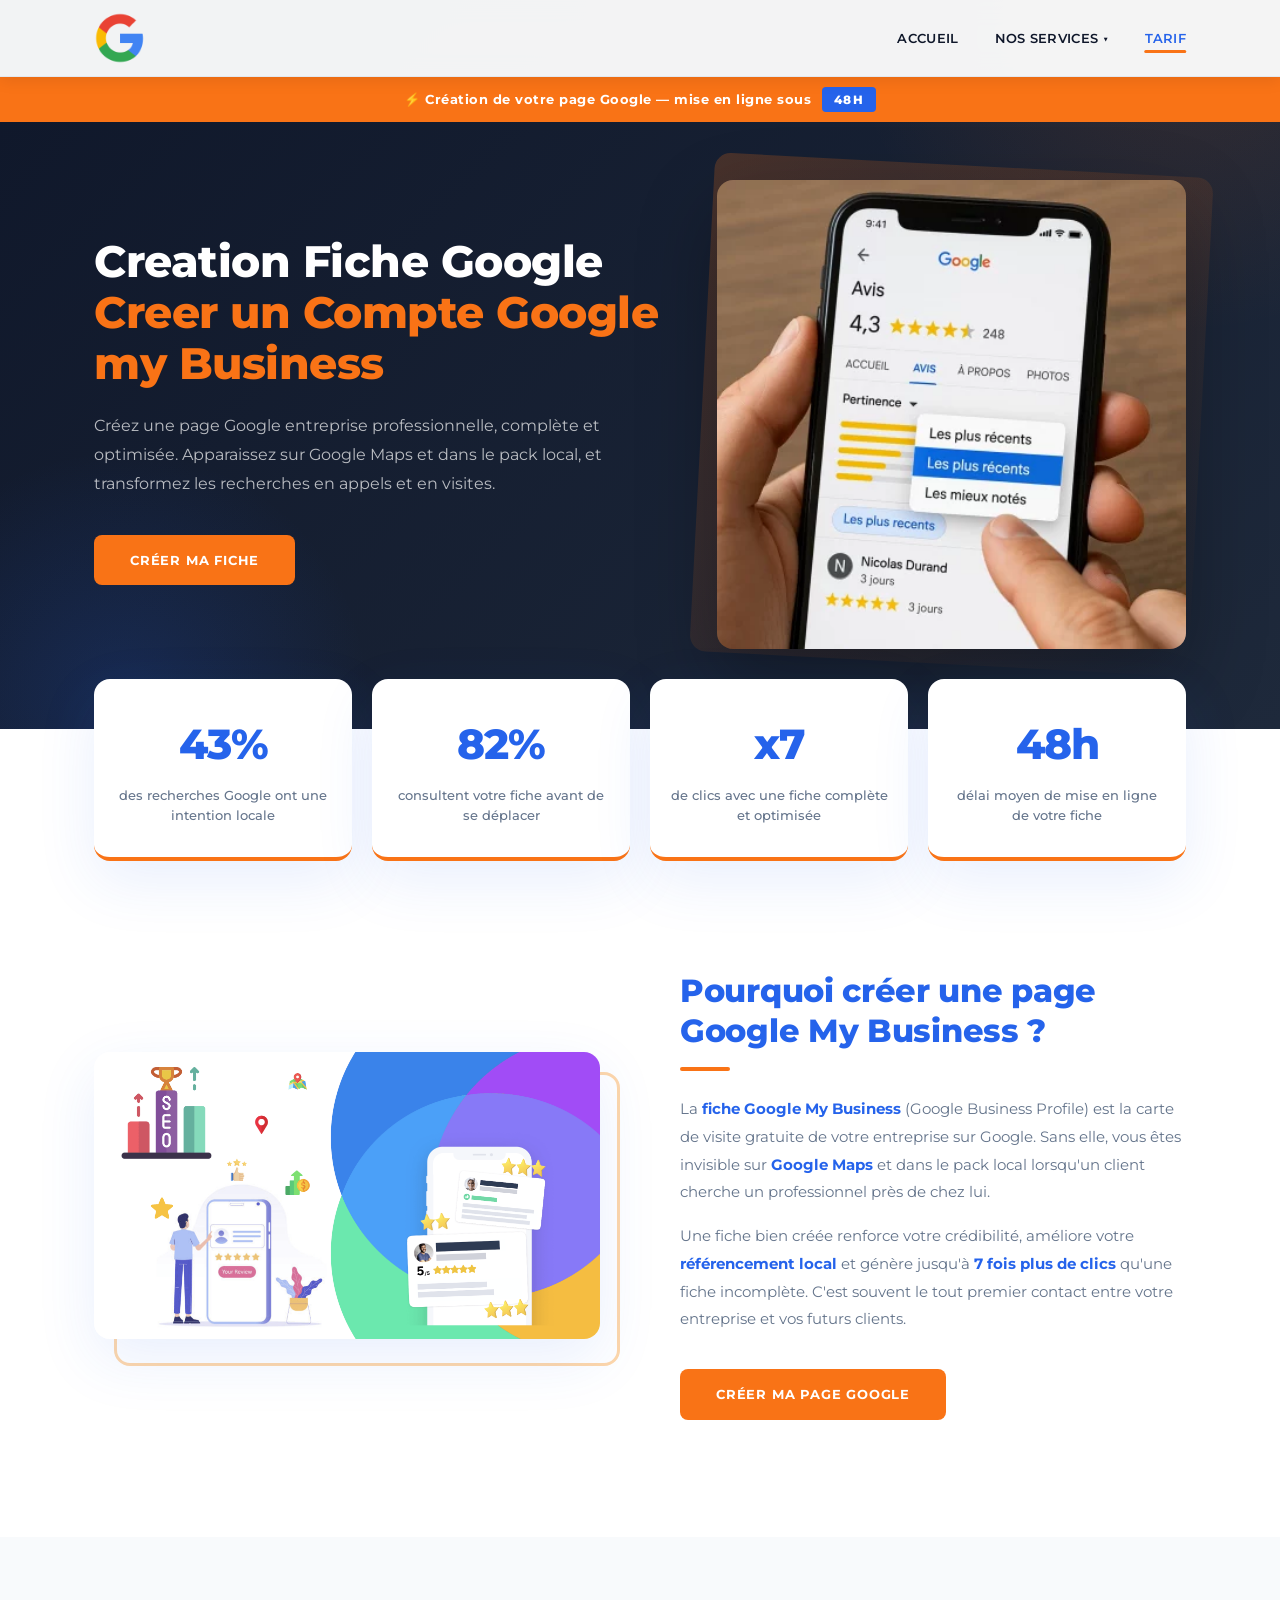
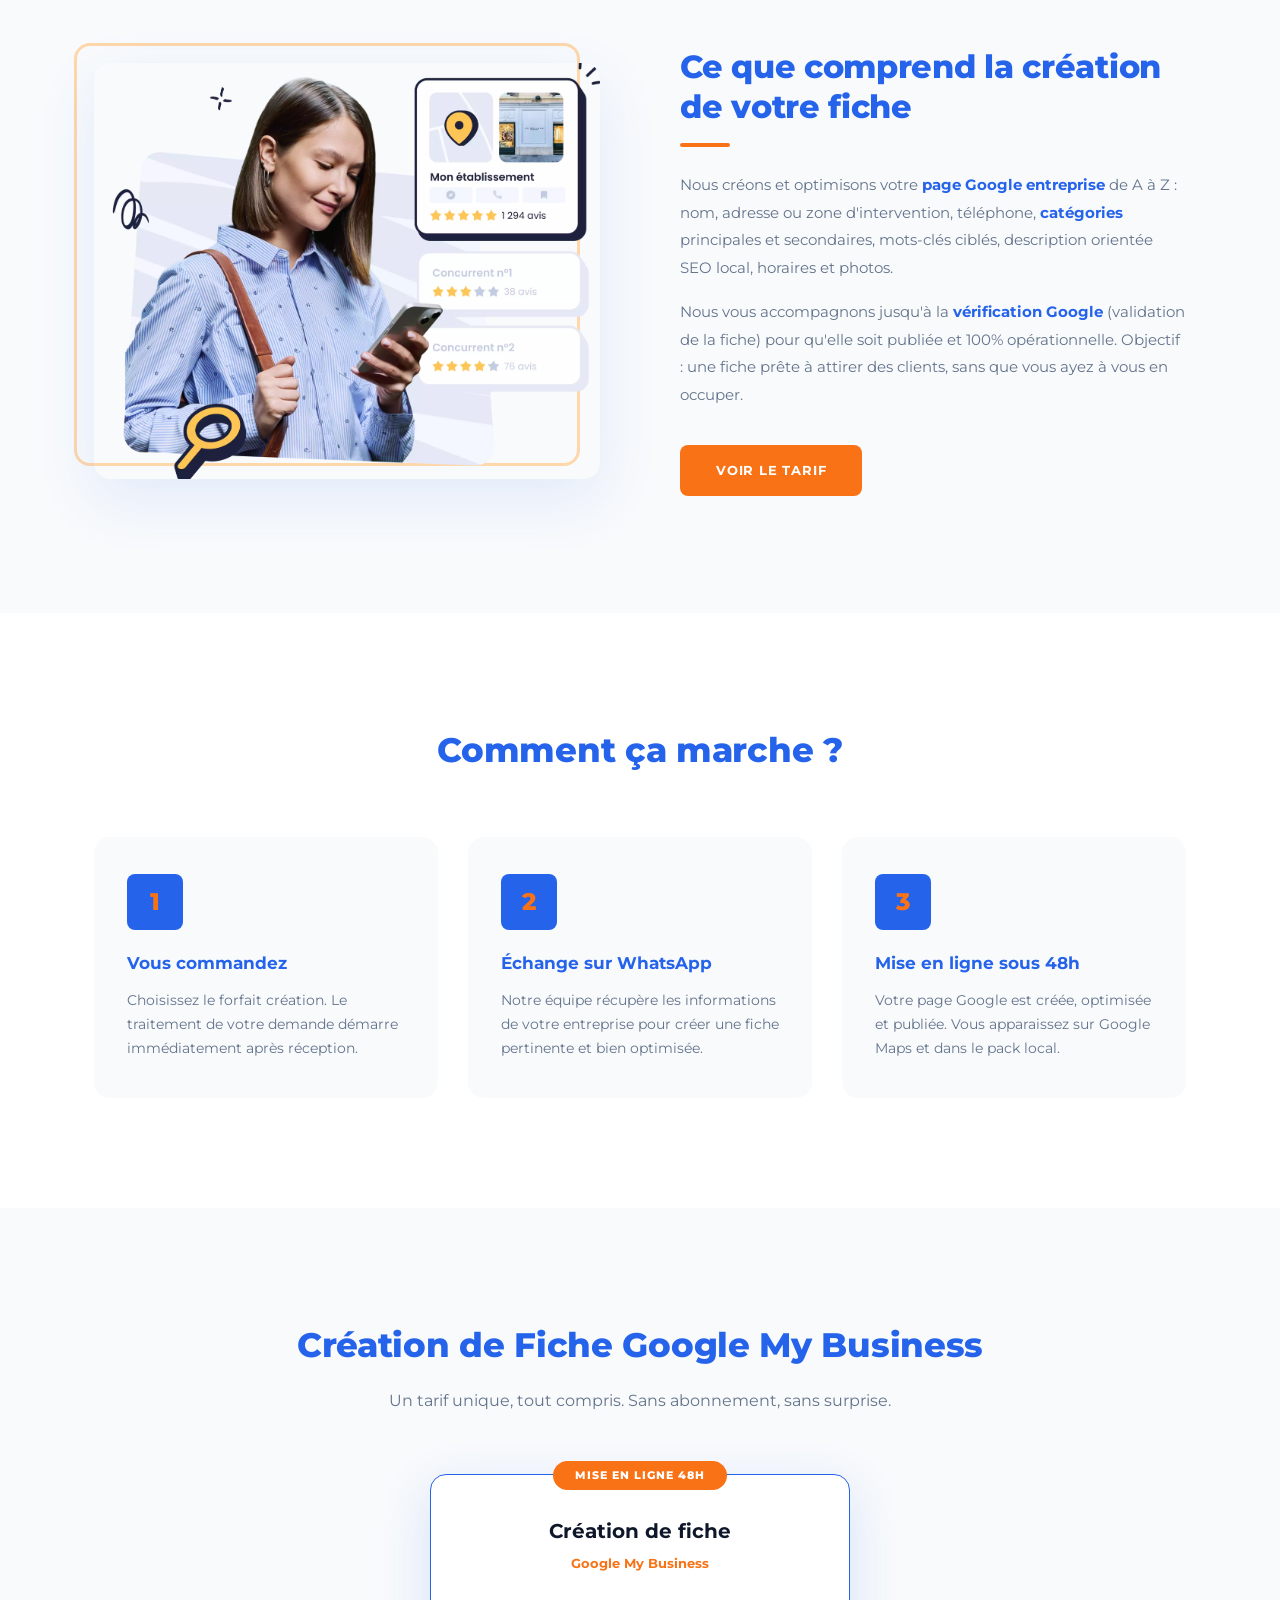
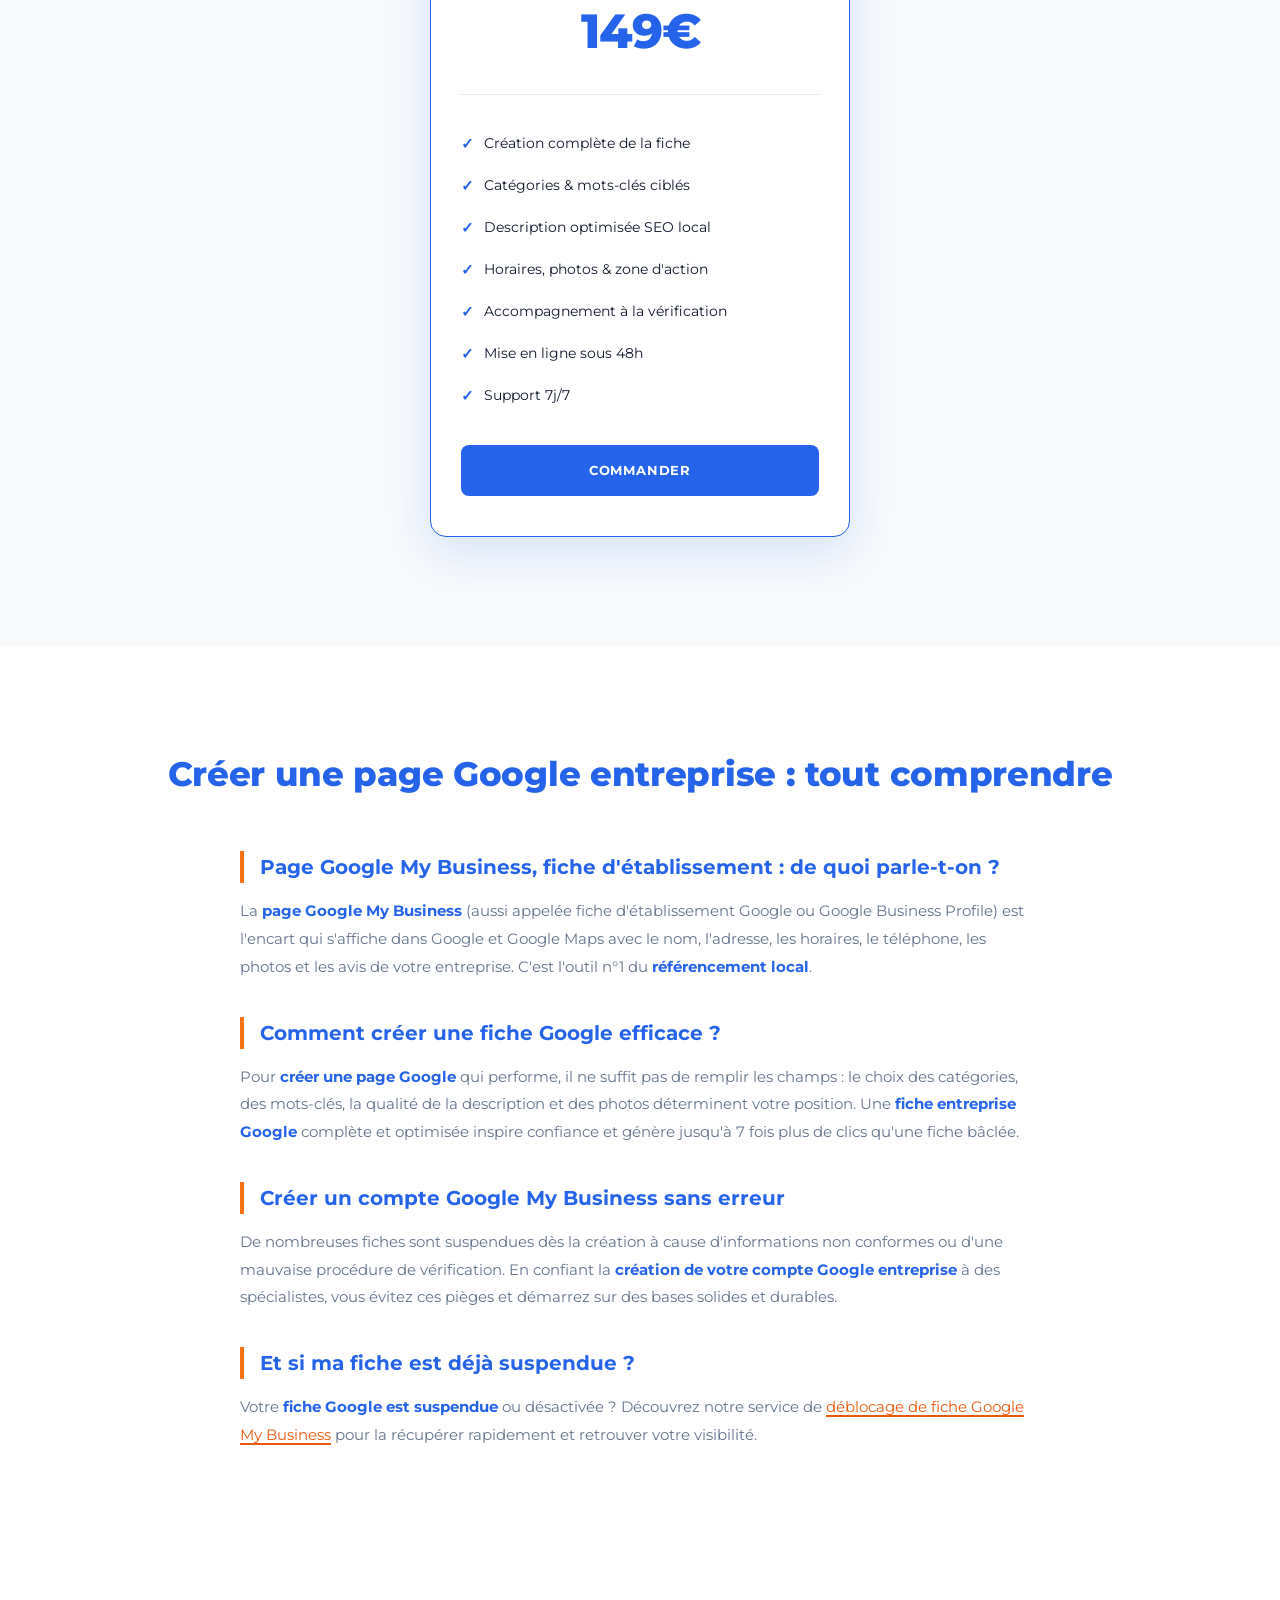
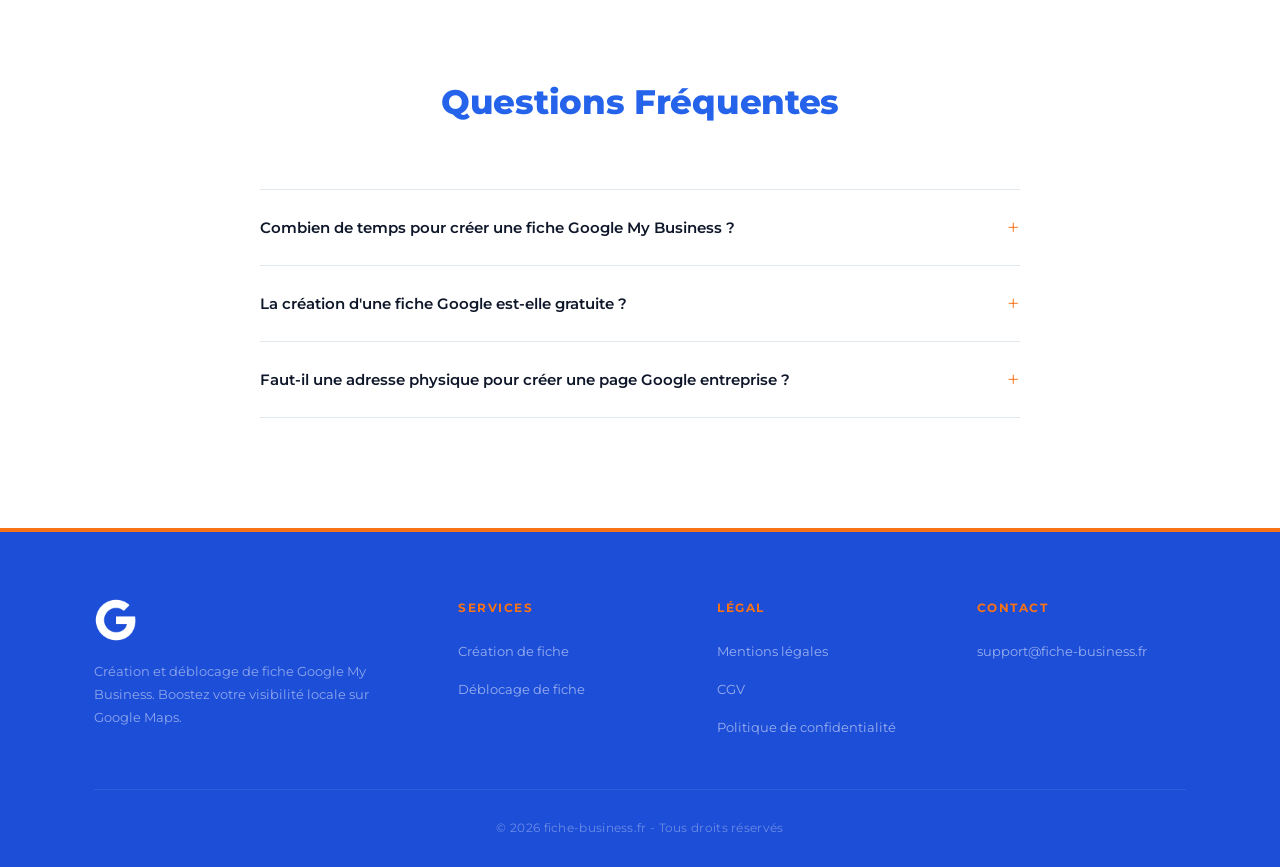
==== creation-fiche-google.html @ 530b26bf "Site fiche-business.fr : accueil + creation + deblocage" ====
<!DOCTYPE html>
<html lang="fr">
<head>
    <meta charset="UTF-8">
    <meta name="viewport" content="width=device-width, initial-scale=1.0">
    <meta name="robots" content="index, follow">
    <title>Creation Fiche Google - Creer un Compte Google my Business</title>
    <meta name="description" content="Création de fiche Google My Business par des experts dès 149€. Créez une page Google entreprise optimisée, visible sur Google Maps et le pack local. Mise en ligne sous 48h.">
    <link rel="canonical" href="https://fiche-business.fr/creation-fiche-google.html"/>
    <link rel="alternate" hreflang="fr-FR" href="https://fiche-business.fr/creation-fiche-google.html"/>
    <link rel="alternate" hreflang="x-default" href="https://fiche-business.fr/creation-fiche-google.html"/>
    <link rel="preconnect" href="https://fonts.googleapis.com">
    <link rel="preconnect" href="https://fonts.gstatic.com" crossorigin>
    <link href="https://fonts.googleapis.com/css2?family=Montserrat:wght@400;500;600;700;800&display=swap" rel="stylesheet">
    <link rel="stylesheet" href="styles.css">
    <link rel="icon" type="image/x-icon" href="/favicon.ico">
    <link rel="shortcut icon" href="/favicon.ico">
    <link rel="apple-touch-icon" type="image/png" sizes="96x96" href="./logo/apple-icon-96x96.png">
    <link rel="icon" type="image/png" sizes="32x32" href="./logo/android-icon-32x32.png">
    <link rel="icon" type="image/png" sizes="96x96" href="./logo/android-icon-96x96.png">
    <meta name="msapplication-TileColor" content="#ffffff">
    <meta name="msapplication-TileImage" content="./logo/ms-icon-96x96.png">

    <meta property="og:type" content="website">
    <meta property="og:url" content="https://fiche-business.fr/creation-fiche-google.html">
    <meta property="og:title" content="Creation Fiche Google - Creer un Compte Google my Business">
    <meta property="og:description" content="Création de fiche Google My Business par des experts dès 149€. Page Google entreprise optimisée, visible sur Google Maps.">
    <meta property="og:image" content="https://fiche-business.fr/fiche-google-my-business.webp">
    <meta property="og:locale" content="fr_FR">
    <meta property="og:site_name" content="fiche-business.fr">

    <meta name="twitter:card" content="summary_large_image">
    <meta name="twitter:title" content="Creation Fiche Google - Creer un Compte Google my Business">
    <meta name="twitter:description" content="Création de fiche Google My Business par des experts dès 149€. Page Google entreprise optimisée, visible sur Google Maps.">
    <meta name="twitter:image" content="https://fiche-business.fr/fiche-google-my-business.webp">

    <script type="application/ld+json">
    {
        "@context": "https://schema.org",
        "@graph": [
            {
                "@type": "Service",
                "name": "Création de fiche Google My Business",
                "serviceType": "Création de page Google entreprise",
                "url": "https://fiche-business.fr/creation-fiche-google.html",
                "image": "https://fiche-business.fr/fiche-google-my-business.webp",
                "description": "Création et optimisation complète de votre fiche Google My Business : informations, catégories, mots-clés, description SEO local, photos, horaires et mise en ligne sous 48h.",
                "provider": {
                    "@type": "Organization",
                    "name": "fiche-business.fr",
                    "url": "https://fiche-business.fr",
                    "email": "support@fiche-business.fr"
                },
                "areaServed": {
                    "@type": "Country",
                    "name": "France"
                },
                "offers": {
                    "@type": "Offer",
                    "price": "149",
                    "priceCurrency": "EUR",
                    "availability": "https://schema.org/InStock"
                },
                "hasOfferCatalog": {
                    "@type": "OfferCatalog",
                    "name": "Création de fiche Google",
                    "itemListElement": [
                        { "@type": "Offer", "itemOffered": { "@type": "Service", "name": "page google my business" } },
                        { "@type": "Offer", "itemOffered": { "@type": "Service", "name": "page google business" } },
                        { "@type": "Offer", "itemOffered": { "@type": "Service", "name": "fiche d établissement google" } },
                        { "@type": "Offer", "itemOffered": { "@type": "Service", "name": "fiche entreprise google" } },
                        { "@type": "Offer", "itemOffered": { "@type": "Service", "name": "creer une page google" } },
                        { "@type": "Offer", "itemOffered": { "@type": "Service", "name": "google my business créer un compte" } },
                        { "@type": "Offer", "itemOffered": { "@type": "Service", "name": "créer une page google entreprise" } },
                        { "@type": "Offer", "itemOffered": { "@type": "Service", "name": "creer page google pro" } },
                        { "@type": "Offer", "itemOffered": { "@type": "Service", "name": "créer page google entreprise" } },
                        { "@type": "Offer", "itemOffered": { "@type": "Service", "name": "créer une fiche google" } },
                        { "@type": "Offer", "itemOffered": { "@type": "Service", "name": "créer un compte google my business" } },
                        { "@type": "Offer", "itemOffered": { "@type": "Service", "name": "créer un compte google entreprise" } },
                        { "@type": "Offer", "itemOffered": { "@type": "Service", "name": "créer une page google my business" } },
                        { "@type": "Offer", "itemOffered": { "@type": "Service", "name": "creation fiche google" } },
                        { "@type": "Offer", "itemOffered": { "@type": "Service", "name": "créer une fiche d établissement google" } }
                    ]
                }
            },
            {
                "@type": "BreadcrumbList",
                "itemListElement": [
                    { "@type": "ListItem", "position": 1, "name": "Accueil", "item": "https://fiche-business.fr/" },
                    { "@type": "ListItem", "position": 2, "name": "Création de fiche Google My Business", "item": "https://fiche-business.fr/creation-fiche-google.html" }
                ]
            },
            {
                "@type": "FAQPage",
                "mainEntity": [
                    {
                        "@type": "Question",
                        "name": "Combien de temps pour créer une fiche Google My Business ?",
                        "acceptedAnswer": {
                            "@type": "Answer",
                            "text": "Une fois vos informations transmises, nous créons et optimisons votre fiche puis la mettons en ligne sous 48h. La validation finale par Google (vérification) peut prendre quelques jours supplémentaires selon votre activité."
                        }
                    },
                    {
                        "@type": "Question",
                        "name": "La création d'une fiche Google est-elle gratuite ?",
                        "acceptedAnswer": {
                            "@type": "Answer",
                            "text": "La fiche Google My Business est gratuite chez Google, mais sa création et son optimisation correctes (catégories, mots-clés, description, vérification) demandent du savoir-faire. Notre forfait à 149€ couvre la création complète et optimisée pour un maximum de visibilité."
                        }
                    },
                    {
                        "@type": "Question",
                        "name": "Faut-il une adresse physique pour créer une page Google entreprise ?",
                        "acceptedAnswer": {
                            "@type": "Answer",
                            "text": "Pas forcément. Une fiche peut être créée avec une adresse, ou en zone de chalandise (pour les professionnels qui se déplacent chez leurs clients). Nous vous conseillons sur le format le plus adapté à votre activité."
                        }
                    }
                ]
            }
        ]
    }
    </script>
</head>
<body>
    <header class="header">
        <div class="container">
            <a href="index.html" class="logo">
                <img src="icon-google.png" alt="fiche-business.fr - Création et déblocage de fiche Google My Business" title="fiche-business.fr" width="512" height="512" class="logo-img">
            </a>
            <nav class="nav">
                <ul class="nav-list">
                    <li><a href="index.html" class="nav-link">Accueil</a></li>
                    <li class="nav-item dropdown">
                        <a href="#" class="nav-link">Nos Services <span class="dropdown-arrow">▼</span></a>
                        <div class="dropdown-menu">
                            <a href="creation-fiche-google.html">Création de fiche</a>
                            <a href="fiche-google-suspendu.html">Déblocage de fiche</a>
                        </div>
                    </li>
                    <li><a href="#offre" class="nav-link active">Tarif</a></li>
                </ul>
            </nav>
            <button class="menu-toggle" aria-label="Menu">
                <span></span>
                <span></span>
                <span></span>
            </button>
        </div>
    </header>
    <div class="promo-bar">&#x26A1; Création de votre page Google &mdash; mise en ligne sous <span class="promo-code">48H</span></div>

    <section id="accueil" class="hero">
        <div class="container">
            <div class="hero-content">
                <h1>Creation Fiche Google<br><span class="highlight">Creer un Compte Google my Business</span></h1>
                <p class="hero-subtitle">Créez une page Google entreprise professionnelle, complète et optimisée. Apparaissez sur Google Maps et dans le pack local, et transformez les recherches en appels et en visites.</p>
                <a href="#offre" class="btn btn-primary" title="créer une fiche Google My Business">Créer ma fiche</a>
            </div>
            <div class="hero-image">
                <img src="fiche-google-my-business.webp" alt="Création d'une fiche Google My Business optimisée sur Google Maps" title="Créer une page Google My Business" width="900" height="600" class="hero-img" loading="eager">
            </div>
        </div>
    </section>

    <section class="stats">
        <div class="container">
            <div class="stat-card">
                <div class="stat-number" data-target="46" data-suffix="%">46%</div>
                <p>des recherches Google ont une intention locale</p>
            </div>
            <div class="stat-card">
                <div class="stat-number" data-target="88" data-suffix="%">88%</div>
                <p>consultent votre fiche avant de se déplacer</p>
            </div>
            <div class="stat-card">
                <div class="stat-number" data-target="0" data-static="x7">x7</div>
                <p>de clics avec une fiche complète et optimisée</p>
            </div>
            <div class="stat-card">
                <div class="stat-number" data-target="0" data-static="48h">48h</div>
                <p>délai moyen de mise en ligne de votre fiche</p>
            </div>
        </div>
    </section>

    <section id="pourquoi" class="credibility">
        <div class="container">
            <div class="credibility-image">
                <img src="acheter-avis-google.png" alt="Optimisation d'une page Google entreprise" title="Créer une page Google entreprise" width="964" height="421" class="credibility-img" loading="lazy">
            </div>
            <div class="credibility-content">
                <h2>Pourquoi créer une page Google My Business ?</h2>
                <p>La <strong>fiche Google My Business</strong> (Google Business Profile) est la carte de visite gratuite de votre entreprise sur Google. Sans elle, vous êtes invisible sur <strong>Google Maps</strong> et dans le pack local lorsqu'un client cherche un professionnel près de chez lui.</p>
                <p>Une fiche bien créée renforce votre crédibilité, améliore votre <strong>référencement local</strong> et génère jusqu'à <strong>7 fois plus de clics</strong> qu'une fiche incomplète. C'est souvent le tout premier contact entre votre entreprise et vos futurs clients.</p>
                <a href="#offre" class="btn btn-primary" title="créer une page Google entreprise">Créer ma page Google</a>
            </div>
        </div>
    </section>

    <section id="inclus" class="credibility credibility-reverse">
        <div class="container">
            <div class="credibility-content">
                <h2>Ce que comprend la création de votre fiche</h2>
                <p>Nous créons et optimisons votre <strong>page Google entreprise</strong> de A à Z : nom, adresse ou zone d'intervention, téléphone, <strong>catégories</strong> principales et secondaires, mots-clés ciblés, description orientée SEO local, horaires et photos.</p>
                <p>Nous vous accompagnons jusqu'à la <strong>vérification Google</strong> (validation de la fiche) pour qu'elle soit publiée et 100% opérationnelle. Objectif : une fiche prête à attirer des clients, sans que vous ayez à vous en occuper.</p>
                <a href="#offre" class="btn btn-primary" title="création fiche google complète">Voir le tarif</a>
            </div>
            <div class="credibility-image">
                <img src="avis-google-entreprise.webp" alt="Fiche d'établissement Google complète et optimisée" title="Fiche d'établissement Google" width="601" height="791" class="credibility-img" loading="lazy">
            </div>
        </div>
    </section>

    <section class="how-it-works">
        <div class="container">
            <h2 class="section-title">Comment ça marche ?</h2>
            <div class="steps">
                <div class="step">
                    <div class="step-icon">
                        <span>1</span>
                    </div>
                    <h3>Vous commandez</h3>
                    <p>Choisissez le forfait création. Le traitement de votre demande démarre immédiatement après réception.</p>
                </div>
                <div class="step">
                    <div class="step-icon">
                        <span>2</span>
                    </div>
                    <h3>Échange sur WhatsApp</h3>
                    <p>Notre équipe récupère les informations de votre entreprise pour créer une fiche pertinente et bien optimisée.</p>
                </div>
                <div class="step">
                    <div class="step-icon">
                        <span>3</span>
                    </div>
                    <h3>Mise en ligne sous 48h</h3>
                    <p>Votre page Google est créée, optimisée et publiée. Vous apparaissez sur Google Maps et dans le pack local.</p>
                </div>
            </div>
        </div>
    </section>

    <section id="offre" class="pricing">
        <div class="container">
            <h2 class="section-title">Création de Fiche Google My Business</h2>
            <p class="section-subtitle">Un tarif unique, tout compris. Sans abonnement, sans surprise.</p>
            <div class="pricing-cards" style="grid-template-columns: 1fr; max-width: 420px; margin: 0 auto;">
                <div class="pricing-card featured">
                    <div class="pricing-badge">Mise en ligne 48h</div>
                    <div class="pricing-header">
                        <h3>Création de fiche</h3>
                        <div class="pricing-bonus">Google My Business</div>
                    </div>
                    <div class="pricing-price">
                        <span class="price">149€</span>
                    </div>
                    <ul class="pricing-features">
                        <li><span class="check">✓</span> Création complète de la fiche</li>
                        <li><span class="check">✓</span> Catégories &amp; mots-clés ciblés</li>
                        <li><span class="check">✓</span> Description optimisée SEO local</li>
                        <li><span class="check">✓</span> Horaires, photos &amp; zone d'action</li>
                        <li><span class="check">✓</span> Accompagnement à la vérification</li>
                        <li><span class="check">✓</span> Mise en ligne sous 48h</li>
                        <li><span class="check">✓</span> Support 7j/7</li>
                    </ul>
                    <a href="mailto:support@fiche-business.fr?subject=Création%20de%20fiche%20Google%20My%20Business" class="btn btn-primary" title="commander la création de fiche Google">Commander</a>
                </div>
            </div>
        </div>
    </section>

    <section class="seo-content">
        <div class="container">
            <h2 class="section-title">Créer une page Google entreprise : tout comprendre</h2>
            <div class="seo-text">
                <h3>Page Google My Business, fiche d'établissement : de quoi parle-t-on ?</h3>
                <p>La <strong>page Google My Business</strong> (aussi appelée fiche d'établissement Google ou Google Business Profile) est l'encart qui s'affiche dans Google et Google Maps avec le nom, l'adresse, les horaires, le téléphone, les photos et les avis de votre entreprise. C'est l'outil n°1 du <strong>référencement local</strong>.</p>

                <h3>Comment créer une fiche Google efficace ?</h3>
                <p>Pour <strong>créer une page Google</strong> qui performe, il ne suffit pas de remplir les champs : le choix des catégories, des mots-clés, la qualité de la description et des photos déterminent votre position. Une <strong>fiche entreprise Google</strong> complète et optimisée inspire confiance et génère jusqu'à 7 fois plus de clics qu'une fiche bâclée.</p>

                <h3>Créer un compte Google My Business sans erreur</h3>
                <p>De nombreuses fiches sont suspendues dès la création à cause d'informations non conformes ou d'une mauvaise procédure de vérification. En confiant la <strong>création de votre compte Google entreprise</strong> à des spécialistes, vous évitez ces pièges et démarrez sur des bases solides et durables.</p>

                <h3>Et si ma fiche est déjà suspendue ?</h3>
                <p>Votre <strong>fiche Google est suspendue</strong> ou désactivée ? Découvrez notre service de <a href="fiche-google-suspendu.html">déblocage de fiche Google My Business</a> pour la récupérer rapidement et retrouver votre visibilité.</p>
            </div>
        </div>
    </section>

    <section class="faq">
        <div class="container">
            <h2 class="section-title">Questions Fréquentes</h2>
            <div class="faq-list">
                <div class="faq-item">
                    <button class="faq-question">
                        <span>Combien de temps pour créer une fiche Google My Business ?</span>
                        <span class="faq-icon">+</span>
                    </button>
                    <div class="faq-answer">
                        <p>Une fois vos informations transmises, nous créons et optimisons votre fiche puis la mettons en ligne sous 48h. La validation finale par Google (vérification) peut prendre quelques jours supplémentaires selon votre activité.</p>
                    </div>
                </div>
                <div class="faq-item">
                    <button class="faq-question">
                        <span>La création d'une fiche Google est-elle gratuite ?</span>
                        <span class="faq-icon">+</span>
                    </button>
                    <div class="faq-answer">
                        <p>La fiche Google My Business est gratuite chez Google, mais sa création et son optimisation correctes (catégories, mots-clés, description, vérification) demandent du savoir-faire. Notre forfait à 149€ couvre la création complète et optimisée pour un maximum de visibilité.</p>
                    </div>
                </div>
                <div class="faq-item">
                    <button class="faq-question">
                        <span>Faut-il une adresse physique pour créer une page Google entreprise ?</span>
                        <span class="faq-icon">+</span>
                    </button>
                    <div class="faq-answer">
                        <p>Pas forcément. Une fiche peut être créée avec une adresse, ou en zone de chalandise (pour les professionnels qui se déplacent chez leurs clients). Nous vous conseillons sur le format le plus adapté à votre activité.</p>
                    </div>
                </div>
            </div>
        </div>
    </section>

    <footer class="footer">
        <div class="container">
            <div class="footer-content">
                <div class="footer-brand">
                    <a href="index.html" class="logo">
                        <img src="icon-google.png" alt="fiche-business.fr - Logo" title="fiche-business.fr" width="512" height="512" class="logo-img">
                    </a>
                    <p>Création et déblocage de fiche Google My Business. Boostez votre visibilité locale sur Google Maps.</p>
                </div>
                <div class="footer-links">
                    <h4>Services</h4>
                    <ul>
                        <li><a href="creation-fiche-google.html">Création de fiche</a></li>
                        <li><a href="fiche-google-suspendu.html">Déblocage de fiche</a></li>
                    </ul>
                </div>
                <div class="footer-links">
                    <h4>Légal</h4>
                    <ul>
                        <li><a href="#">Mentions légales</a></li>
                        <li><a href="#">CGV</a></li>
                        <li><a href="#">Politique de confidentialité</a></li>
                    </ul>
                </div>
                <div class="footer-links">
                    <h4>Contact</h4>
                    <ul>
                        <li><a href="mailto:support@fiche-business.fr">support@fiche-business.fr</a></li>
                    </ul>
                </div>
            </div>
            <div class="footer-bottom">
                <p>&copy; 2026 fiche-business.fr - Tous droits réservés</p>
            </div>
        </div>
    </footer>


    <script>
        document.addEventListener('DOMContentLoaded', function() {

            const menuToggle = document.querySelector('.menu-toggle');
            const nav = document.querySelector('.nav');

            if (menuToggle && nav) {
                menuToggle.addEventListener('click', function() {
                    nav.classList.toggle('active');
                    menuToggle.classList.toggle('active');
                });

                const navLinks = document.querySelectorAll('.nav-link:not(.nav-item.dropdown > .nav-link)');
                navLinks.forEach(link => {
                    link.addEventListener('click', function() {
                        nav.classList.remove('active');
                        menuToggle.classList.remove('active');
                    });
                });
            }

            const dropdowns = document.querySelectorAll('.nav-item.dropdown');
            dropdowns.forEach(dropdown => {
                const dropdownLink = dropdown.querySelector('.nav-link');
                dropdownLink.addEventListener('click', function(e) {
                    if (window.innerWidth <= 768) {
                        e.preventDefault();
                        dropdown.classList.toggle('active');
                    }
                });
            });

            const dropdownMenuLinks = document.querySelectorAll('.dropdown-menu a');
            dropdownMenuLinks.forEach(link => {
                link.addEventListener('click', function() {
                    if (window.innerWidth <= 768) {
                        const nav = document.querySelector('.nav');
                        const menuToggle = document.querySelector('.menu-toggle');
                        nav.classList.remove('active');
                        menuToggle.classList.remove('active');
                        document.querySelectorAll('.nav-item.dropdown').forEach(d => d.classList.remove('active'));
                    }
                });
            });

            const anchorLinks = document.querySelectorAll('a[href^="#"]');

            anchorLinks.forEach(link => {
                link.addEventListener('click', function(e) {
                    const targetId = this.getAttribute('href');
                    if (targetId === '#') return;
                    const targetElement = document.querySelector(targetId);

                    if (targetElement) {
                        e.preventDefault();
                        const headerHeight = document.querySelector('.header').offsetHeight;
                        const targetPosition = targetElement.offsetTop - headerHeight;

                        window.scrollTo({
                            top: targetPosition,
                            behavior: 'smooth'
                        });
                    }
                });
            });

            const faqItems = document.querySelectorAll('.faq-item');

            faqItems.forEach(item => {
                const question = item.querySelector('.faq-question');

                question.addEventListener('click', function() {
                    faqItems.forEach(otherItem => {
                        if (otherItem !== item && otherItem.classList.contains('active')) {
                            otherItem.classList.remove('active');
                        }
                    });

                    item.classList.toggle('active');
                });
            });

            const header = document.querySelector('.header');

            function updateHeader() {
                if (window.scrollY > 50) {
                    header.style.boxShadow = '0 4px 20px rgba(0, 0, 0, 0.1)';
                } else {
                    header.style.boxShadow = '0 4px 15px rgba(0, 0, 0, 0.08)';
                }
            }

            window.addEventListener('scroll', updateHeader);

            const animateElements = document.querySelectorAll('.stat-card, .step, .pricing-card, .faq-item');

            const observerOptions = {
                threshold: 0.1,
                rootMargin: '0px 0px -50px 0px'
            };

            const observer = new IntersectionObserver(function(entries) {
                entries.forEach(entry => {
                    if (entry.isIntersecting) {
                        entry.target.style.opacity = '1';
                        entry.target.style.transform = 'translateY(0)';
                    }
                });
            }, observerOptions);

            animateElements.forEach(element => {
                element.style.opacity = '0';
                element.style.transform = 'translateY(30px)';
                element.style.transition = 'opacity 0.6s ease, transform 0.6s ease';
                observer.observe(element);
            });

            const statNumbers = document.querySelectorAll('.stat-number');
            let animated = false;

            function animateCounters() {
                if (animated) return;

                statNumbers.forEach(stat => {
                    const staticText = stat.getAttribute('data-static');
                    if (staticText) {
                        stat.textContent = staticText;
                        return;
                    }
                    const target = parseInt(stat.getAttribute('data-target') || stat.textContent);
                    const suffix = stat.getAttribute('data-suffix') || '%';
                    if (isNaN(target) || target <= 0) return;
                    let current = 0;
                    const increment = target / 50;
                    const duration = 2000;
                    const stepTime = duration / 50;

                    const counter = setInterval(() => {
                        current += increment;
                        if (current >= target) {
                            stat.textContent = target + suffix;
                            clearInterval(counter);
                        } else {
                            stat.textContent = Math.floor(current) + suffix;
                        }
                    }, stepTime);
                });

                animated = true;
            }

            const statsSection = document.querySelector('.stats');
            if (statsSection) {
                const statsObserver = new IntersectionObserver((entries) => {
                    entries.forEach(entry => {
                        if (entry.isIntersecting) {
                            animateCounters();
                        }
                    });
                }, { threshold: 0.5 });

                statsObserver.observe(statsSection);
            }

        });
    </script>
</body>
</html>
---- styles.css ----
:root {
    --primary: #2563EB;
    --primary-dark: #1D4ED8;
    --primary-light: #3B82F6;
    --accent: #F97316;
    --accent-dark: #EA580C;
    --accent-light: #FED7AA;
    --dark: #0F172A;
    --light: #F8FAFC;
    --white: #ffffff;
    --gray: #64748B;
    --gray-light: #E2E8F0;
    --shadow: 0 20px 60px rgba(37, 99, 235, 0.10);
    --shadow-sm: 0 2px 12px rgba(15, 23, 42, 0.06);
    --shadow-accent: 0 8px 30px rgba(249, 115, 22, 0.28);
    --radius: 8px;
    --radius-lg: 16px;
    --transition: all 0.35s cubic-bezier(0.25, 0.46, 0.45, 0.94);
}

*, *::before, *::after {
    margin: 0;
    padding: 0;
    box-sizing: border-box;
}

html {
    scroll-behavior: smooth;
}

body {
    font-family: 'Montserrat', sans-serif;
    font-size: 15px;
    line-height: 1.6;
    color: var(--dark);
    background: var(--white);
    overflow-x: hidden;
}

a {
    text-decoration: none;
    color: inherit;
    transition: var(--transition);
}

ul {
    list-style: none;
}

img {
    max-width: 100%;
    height: auto;
}

.container {
    width: 100%;
    max-width: 1140px;
    margin: 0 auto;
    padding: 0 24px;
}

/* ===================== BOUTONS ===================== */

.btn {
    display: inline-block;
    padding: 15px 36px;
    font-family: 'Montserrat', sans-serif;
    font-size: 13px;
    font-weight: 700;
    letter-spacing: 0.8px;
    text-transform: uppercase;
    border-radius: var(--radius);
    cursor: pointer;
    transition: var(--transition);
    border: none;
    text-align: center;
    position: relative;
    overflow: hidden;
}

.btn-primary {
    background: var(--accent);
    color: var(--white);
}

.btn-primary::after {
    content: '';
    position: absolute;
    top: 0;
    left: -100%;
    width: 100%;
    height: 100%;
    background: linear-gradient(90deg, transparent, rgba(255,255,255,0.25), transparent);
    transition: left 0.5s ease;
}

.btn-primary:hover::after {
    left: 100%;
}

.btn-primary:hover {
    background: var(--accent-dark);
    transform: translateY(-2px);
    box-shadow: var(--shadow-accent);
}

.btn-outline {
    background: transparent;
    color: var(--primary);
    border: 2px solid var(--primary);
}

.btn-outline:hover {
    background: var(--primary);
    color: var(--white);
    transform: translateY(-2px);
}

.btn-full {
    width: 100%;
}

/* ===================== HEADER ===================== */

.header {
    position: fixed;
    top: 0;
    left: 0;
    right: 0;
    z-index: 1000;
    background: rgba(255, 255, 255, 0.95);
    backdrop-filter: blur(12px);
    -webkit-backdrop-filter: blur(12px);
    padding: 12px 0;
    border-bottom: 1px solid var(--gray-light);
}

.header .container {
    display: flex;
    align-items: center;
    justify-content: space-between;
}

.logo {
    display: flex;
    align-items: center;
}

.logo-img {
    height: 52px;
    width: auto;
}

.logo-market {
    color: var(--dark);
}

.logo-web {
    color: var(--primary);
}

.nav-list {
    display: flex;
    gap: 36px;
    align-items: center;
}

.nav-link {
    font-weight: 600;
    font-size: 13px;
    letter-spacing: 0.3px;
    text-transform: uppercase;
    color: var(--dark);
    position: relative;
    padding: 8px 0;
    display: flex;
    align-items: center;
    line-height: 1;
}

.nav-link::after {
    content: '';
    position: absolute;
    bottom: 0;
    left: 50%;
    transform: translateX(-50%);
    width: 0;
    height: 3px;
    background: var(--accent);
    border-radius: 2px;
    transition: var(--transition);
}

.nav-link:hover::after,
.nav-link.active::after {
    width: 100%;
}

.nav-link:hover,
.nav-link.active {
    color: var(--primary);
}

.nav-item {
    position: relative;
}

.nav-item.dropdown > .nav-link {
    display: flex;
    align-items: center;
    gap: 5px;
}

.nav-item.dropdown > .nav-link::before {
    content: '';
    position: absolute;
    bottom: -15px;
    left: 0;
    right: 0;
    height: 20px;
}

.dropdown-arrow {
    font-size: 9px;
    transition: var(--transition);
}

.nav-item.dropdown:hover .dropdown-arrow {
    transform: rotate(180deg);
}

.dropdown-menu {
    position: absolute;
    top: 100%;
    left: 50%;
    transform: translateX(-50%);
    min-width: 220px;
    background: var(--white);
    border-radius: var(--radius);
    box-shadow: 0 15px 50px rgba(15, 23, 42, 0.10);
    border: 1px solid var(--gray-light);
    padding: 8px;
    opacity: 0;
    visibility: hidden;
    transition: var(--transition);
    margin-top: 15px;
    z-index: 100;
}

.dropdown-menu::before {
    content: '';
    position: absolute;
    top: -6px;
    left: 50%;
    transform: translateX(-50%) rotate(45deg);
    width: 12px;
    height: 12px;
    background: var(--white);
    border-left: 1px solid var(--gray-light);
    border-top: 1px solid var(--gray-light);
}

.nav-item.dropdown:hover .dropdown-menu {
    opacity: 1;
    visibility: visible;
    margin-top: 10px;
}

.dropdown-menu a {
    display: block;
    padding: 11px 16px;
    font-weight: 500;
    font-size: 13px;
    color: var(--dark);
    border-radius: 6px;
    transition: var(--transition);
}

.dropdown-menu a:hover {
    background: var(--light);
    color: var(--accent-dark);
    padding-left: 20px;
}

.menu-toggle {
    display: none;
    flex-direction: column;
    gap: 6px;
    background: none;
    border: none;
    cursor: pointer;
    padding: 5px;
}

.menu-toggle span {
    display: block;
    width: 22px;
    height: 2px;
    background: var(--primary);
    border-radius: 2px;
    transition: var(--transition);
}

/* ===================== HERO ===================== */

.hero {
    padding: 180px 0 80px;
    background: linear-gradient(135deg, var(--dark) 0%, #1E293B 100%);
    overflow: hidden;
    position: relative;
}

.hero::before {
    content: '';
    position: absolute;
    top: -50%;
    right: -20%;
    width: 700px;
    height: 700px;
    background: radial-gradient(circle, rgba(249, 115, 22, 0.14) 0%, transparent 70%);
    border-radius: 50%;
    pointer-events: none;
}

.hero::after {
    content: '';
    position: absolute;
    bottom: -30%;
    left: -10%;
    width: 500px;
    height: 500px;
    background: radial-gradient(circle, rgba(37, 99, 235, 0.18) 0%, transparent 70%);
    border-radius: 50%;
    pointer-events: none;
}

.hero .container {
    display: grid;
    grid-template-columns: 1.1fr 0.9fr;
    gap: 50px;
    align-items: center;
    position: relative;
    z-index: 1;
}

.hero-content h1 {
    font-size: 44px;
    font-weight: 800;
    line-height: 1.15;
    margin-bottom: 24px;
    color: var(--white);
    letter-spacing: -0.5px;
}

.hero-content .highlight {
    color: var(--accent);
}

.hero-subtitle {
    font-size: 16px;
    color: rgba(255, 255, 255, 0.7);
    margin-bottom: 36px;
    line-height: 1.8;
}

.hero-image {
    position: relative;
    display: flex;
    justify-content: center;
    align-items: center;
}

.hero-image::before {
    content: '';
    position: absolute;
    inset: -15px;
    background: linear-gradient(135deg, rgba(249, 115, 22, 0.22), transparent);
    border-radius: var(--radius-lg);
    transform: rotate(3deg);
}

.hero-img {
    max-width: 100%;
    height: auto;
    border-radius: var(--radius-lg);
    position: relative;
    z-index: 1;
    box-shadow: 0 30px 80px rgba(0, 0, 0, 0.3);
    animation: heroFloat 4s ease-in-out infinite;
}

@keyframes heroFloat {
    0%, 100% { transform: translateY(0) rotate(0deg); }
    50% { transform: translateY(-8px) rotate(0.5deg); }
}

/* ===================== PROMO BAR ===================== */

.promo-bar {
    background: var(--accent);
    color: var(--white);
    text-align: center;
    padding: 10px 20px;
    font-size: 13px;
    font-weight: 700;
    letter-spacing: 0.5px;
    width: 100%;
    position: fixed;
    top: 77px;
    left: 0;
    right: 0;
    z-index: 999;
}

.promo-bar .promo-code {
    background: var(--primary);
    color: var(--white);
    padding: 3px 12px;
    border-radius: 4px;
    font-weight: 800;
    margin-left: 6px;
    display: inline-block;
    font-size: 12px;
    letter-spacing: 1.5px;
}

/* ===================== STATS ===================== */

.stats {
    padding: 0;
    background: transparent;
    margin-top: -50px;
    position: relative;
    z-index: 2;
}

.stats .container {
    display: grid;
    grid-template-columns: repeat(4, 1fr);
    gap: 20px;
}

.stat-card {
    background: var(--white);
    padding: 32px 20px;
    border-radius: var(--radius-lg);
    text-align: center;
    transition: var(--transition);
    box-shadow: var(--shadow);
    border-bottom: 4px solid var(--accent);
}

.stat-card:hover {
    transform: translateY(-6px);
    box-shadow: 0 25px 70px rgba(37, 99, 235, 0.16);
}

.stat-number {
    font-size: 42px;
    font-weight: 800;
    color: var(--primary);
    margin-bottom: 8px;
    letter-spacing: -1px;
}

.stat-card p {
    font-size: 13px;
    color: var(--gray);
    line-height: 1.5;
    font-weight: 500;
}

/* ===================== CREDIBILITY ===================== */

.credibility {
    padding: 110px 0;
    background: var(--white);
}

.credibility .container {
    display: grid;
    grid-template-columns: 1fr 1fr;
    gap: 80px;
    align-items: center;
}

.credibility-image {
    position: relative;
}

.credibility-image::before {
    content: '';
    position: absolute;
    top: 20px;
    left: 20px;
    right: -20px;
    bottom: -20px;
    border: 3px solid var(--accent-light);
    border-radius: var(--radius-lg);
    z-index: 0;
}

.credibility-img {
    width: 100%;
    height: auto;
    border-radius: var(--radius-lg);
    position: relative;
    z-index: 1;
    box-shadow: var(--shadow);
}

.credibility-content h2 {
    font-size: 32px;
    font-weight: 800;
    color: var(--primary);
    margin-bottom: 24px;
    line-height: 1.25;
    letter-spacing: -0.3px;
}

.credibility-content h2::after {
    content: '';
    display: block;
    width: 50px;
    height: 4px;
    background: var(--accent);
    border-radius: 2px;
    margin-top: 16px;
}

.credibility-content p {
    font-size: 15px;
    color: var(--gray);
    line-height: 1.85;
    margin-bottom: 16px;
}

.credibility-content p strong {
    color: var(--primary);
    font-weight: 700;
}

.credibility-content .btn {
    margin-top: 20px;
}

.credibility-reverse {
    background: var(--light);
}

.credibility-reverse .credibility-image::before {
    left: -20px;
    right: 20px;
    top: -20px;
    bottom: 20px;
}

.credibility-reverse .container {
    direction: rtl;
}

.credibility-reverse .container > * {
    direction: ltr;
}

/* ===================== HOW IT WORKS ===================== */

.how-it-works {
    padding: 110px 0;
    background: var(--white);
}

.section-title {
    text-align: center;
    font-size: 34px;
    font-weight: 800;
    color: var(--primary);
    margin-bottom: 16px;
    letter-spacing: -0.3px;
}

.section-subtitle {
    text-align: center;
    font-size: 16px;
    color: var(--gray);
    margin-bottom: 60px;
    max-width: 600px;
    margin-left: auto;
    margin-right: auto;
}

.steps {
    display: grid;
    grid-template-columns: repeat(3, 1fr);
    gap: 30px;
    margin-top: 60px;
    counter-reset: step-counter;
}

.step {
    text-align: left;
    padding: 36px 32px;
    background: var(--light);
    border-radius: var(--radius-lg);
    transition: var(--transition);
    position: relative;
    border: 1px solid transparent;
}

.step:hover {
    transform: translateY(-8px);
    box-shadow: var(--shadow);
    border-color: var(--accent-light);
    background: var(--white);
}

.step-icon {
    width: 56px;
    height: 56px;
    margin: 0 0 20px 0;
    background: var(--primary);
    border-radius: var(--radius);
    display: flex;
    align-items: center;
    justify-content: center;
}

.step-icon span {
    color: var(--accent);
    font-size: 24px;
    font-weight: 800;
}

.step h3 {
    font-size: 17px;
    font-weight: 700;
    color: var(--primary);
    margin-bottom: 12px;
}

.step p {
    font-size: 14px;
    color: var(--gray);
    line-height: 1.7;
}

/* ===================== PRICING ===================== */

.pricing {
    padding: 110px 0;
    background: var(--light);
    position: relative;
}

.pricing .section-title {
    color: var(--primary);
}

.pricing .section-subtitle {
    color: var(--gray);
    margin-bottom: 60px;
}

.pricing-cards {
    display: grid;
    grid-template-columns: repeat(3, 1fr);
    gap: 28px;
    align-items: stretch;
}

.pricing-card {
    background: var(--white);
    border-radius: var(--radius-lg);
    padding: 40px 30px;
    border: 1px solid var(--primary);
    box-shadow: 0 10px 40px rgba(37, 99, 235, 0.08);
    transition: var(--transition);
    position: relative;
    display: flex;
    flex-direction: column;
}

.pricing-card:hover {
    transform: translateY(-8px);
    box-shadow: 0 25px 60px rgba(37, 99, 235, 0.16);
}

.pricing-card.featured {
    transform: scale(1.04);
    background: var(--white);
    border-color: var(--primary);
    box-shadow: 0 15px 50px rgba(37, 99, 235, 0.16);
}

.pricing-card.featured:hover {
    transform: scale(1.04) translateY(-8px);
}

.pricing-badge {
    position: absolute;
    top: -14px;
    left: 50%;
    transform: translateX(-50%);
    background: var(--accent);
    color: var(--white);
    padding: 6px 22px;
    border-radius: 50px;
    font-size: 11px;
    font-weight: 800;
    text-transform: uppercase;
    letter-spacing: 1px;
    white-space: nowrap;
}

.pricing-header {
    text-align: center;
    margin-bottom: 20px;
}

.pricing-header h3 {
    font-size: 20px;
    font-weight: 700;
    color: var(--dark);
}

.pricing-bonus {
    color: var(--accent);
    font-weight: 700;
    font-size: 13px;
    margin-top: 6px;
}

.pricing-price {
    text-align: center;
    margin-bottom: 28px;
    padding-bottom: 24px;
    border-bottom: 1px solid var(--gray-light);
}

.price {
    font-size: 48px;
    font-weight: 800;
    color: var(--primary);
    letter-spacing: -1px;
}

.pricing-features {
    flex: 1;
    margin-bottom: 28px;
}

.pricing-features li {
    padding: 9px 0;
    display: flex;
    align-items: center;
    gap: 10px;
    font-size: 13.5px;
    color: var(--dark);
}

.pricing-features .check {
    color: var(--primary);
    font-weight: 700;
    font-size: 15px;
    flex-shrink: 0;
}

.pricing-card .btn {
    width: 100%;
}

.pricing-card .btn-primary,
.pricing-card .btn-outline {
    background: var(--primary);
    color: var(--white);
    border: none;
    font-weight: 700;
}

.pricing-card .btn-primary:hover,
.pricing-card .btn-outline:hover {
    background: var(--primary-dark);
    color: var(--white);
}

/* ===================== FAQ ===================== */

.faq {
    padding: 110px 0;
    background: var(--white);
}

.faq-list {
    max-width: 760px;
    margin: 60px auto 0;
}

.faq-item {
    background: var(--white);
    border-radius: 0;
    margin-bottom: 0;
    overflow: hidden;
    border-bottom: 1px solid var(--gray-light);
    transition: var(--transition);
}

.faq-item:first-child {
    border-top: 1px solid var(--gray-light);
}

.faq-question {
    width: 100%;
    padding: 24px 0;
    background: none;
    border: none;
    cursor: pointer;
    display: flex;
    justify-content: space-between;
    align-items: center;
    font-family: 'Montserrat', sans-serif;
    font-size: 15px;
    font-weight: 600;
    color: var(--dark);
    text-align: left;
    transition: var(--transition);
}

.faq-question:hover {
    color: var(--accent-dark);
}

.faq-icon {
    font-size: 22px;
    font-weight: 300;
    color: var(--accent);
    transition: var(--transition);
    flex-shrink: 0;
    margin-left: 20px;
}

.faq-item.active .faq-icon {
    transform: rotate(45deg);
    color: var(--primary);
}

.faq-answer {
    max-height: 0;
    overflow: hidden;
    transition: max-height 0.3s ease;
}

.faq-item.active .faq-answer {
    max-height: 200px;
}

.faq-answer p {
    padding: 0 0 24px;
    font-size: 14px;
    color: var(--gray);
    line-height: 1.8;
}

/* ===================== TESTIMONIALS ===================== */

.testimonials {
    padding: 110px 0;
    background: var(--light);
}

.testimonials-grid {
    display: grid;
    grid-template-columns: repeat(5, 1fr);
    gap: 16px;
    margin-top: 60px;
}

.testimonial-card {
    background: var(--white);
    padding: 0;
    border-radius: var(--radius);
    transition: var(--transition);
    overflow: hidden;
    box-shadow: var(--shadow-sm);
}

.testimonial-card:hover {
    transform: scale(1.04);
    box-shadow: var(--shadow);
}

.testimonial-card:nth-child(even) {
    transform: translateY(20px);
}

.testimonial-card:nth-child(even):hover {
    transform: translateY(20px) scale(1.04);
}

.testimonial-img {
    width: 100%;
    height: auto;
    display: block;
}

/* ===================== SEO CONTENT ===================== */

.seo-content {
    padding: 100px 0;
    background: var(--white);
}

.seo-text {
    max-width: 800px;
    margin: 50px auto 0;
}

.seo-text h3 {
    font-size: 20px;
    font-weight: 700;
    color: var(--primary);
    margin-bottom: 14px;
    margin-top: 36px;
    padding-left: 16px;
    border-left: 4px solid var(--accent);
}

.seo-text h3:first-child {
    margin-top: 0;
}

.seo-text p {
    font-size: 15px;
    color: var(--gray);
    line-height: 1.85;
    margin-bottom: 16px;
}

.seo-text strong {
    color: var(--primary);
    font-weight: 700;
}

.seo-text a {
    color: var(--accent-dark);
    text-decoration: underline;
    text-underline-offset: 3px;
    text-decoration-thickness: 2px;
}

.seo-text a:hover {
    color: var(--primary);
}

/* ===================== FOOTER ===================== */

.footer {
    background: var(--primary-dark);
    color: var(--white);
    padding: 70px 0 30px;
    position: relative;
}

.footer::before {
    content: '';
    position: absolute;
    top: 0;
    left: 0;
    right: 0;
    height: 4px;
    background: var(--accent);
}

.footer-content {
    display: grid;
    grid-template-columns: 1.5fr 1fr 1fr 1fr;
    gap: 50px;
    margin-bottom: 50px;
}

.footer-brand .logo-img {
    filter: brightness(0) invert(1);
    height: 44px;
}

.footer-brand p {
    margin-top: 18px;
    color: rgba(255, 255, 255, 0.5);
    font-size: 13px;
    line-height: 1.75;
}

.footer-links h4 {
    font-size: 12px;
    font-weight: 700;
    text-transform: uppercase;
    letter-spacing: 1.5px;
    margin-bottom: 22px;
    color: var(--accent);
}

.footer-links ul {
    display: flex;
    flex-direction: column;
    gap: 14px;
}

.footer-links a {
    color: rgba(255, 255, 255, 0.55);
    font-size: 13px;
    transition: var(--transition);
}

.footer-links a:hover {
    color: var(--white);
}

.footer-bottom {
    padding-top: 28px;
    border-top: 1px solid rgba(255, 255, 255, 0.08);
    text-align: center;
}

.footer-bottom p {
    color: rgba(255, 255, 255, 0.35);
    font-size: 12px;
    letter-spacing: 0.3px;
}

/* ===================== RESPONSIVE 1024px ===================== */

@media (max-width: 1024px) {
    .hero-content h1 {
        font-size: 36px;
    }

    .pricing-cards {
        grid-template-columns: repeat(2, 1fr);
    }

    .pricing-card.featured {
        transform: none;
    }

    .pricing-card.featured:hover {
        transform: translateY(-8px);
    }

    .footer-content {
        grid-template-columns: 1fr 1fr;
        gap: 40px;
    }
}

/* ===================== RESPONSIVE 768px ===================== */

@media (max-width: 768px) {
    .menu-toggle {
        display: flex;
    }

    .nav {
        position: fixed;
        top: 56px;
        left: 0;
        right: 0;
        background: var(--white);
        padding: 20px;
        box-shadow: var(--shadow);
        transform: translateY(-100%);
        opacity: 0;
        visibility: hidden;
        transition: var(--transition);
        border-bottom: 3px solid var(--accent);
    }

    .nav.active {
        transform: translateY(0);
        opacity: 1;
        visibility: visible;
    }

    .nav-list {
        flex-direction: column;
        gap: 16px;
        text-align: center;
    }

    .nav-item.dropdown {
        position: relative;
    }

    .dropdown-menu {
        position: static;
        transform: none;
        min-width: 100%;
        box-shadow: none;
        border: none;
        background: var(--light);
        border-radius: var(--radius);
        margin-top: 10px;
        padding: 8px;
        max-height: 0;
        overflow: hidden;
        opacity: 0;
        visibility: hidden;
        transition: all 0.3s ease;
    }

    .dropdown-menu::before {
        display: none;
    }

    .nav-item.dropdown.active .dropdown-menu {
        max-height: 200px;
        opacity: 1;
        visibility: visible;
    }

    .nav-item.dropdown:hover .dropdown-menu {
        opacity: 0;
        visibility: hidden;
        max-height: 0;
    }

    .nav-item.dropdown.active:hover .dropdown-menu {
        opacity: 1;
        visibility: visible;
        max-height: 200px;
    }

    .dropdown-menu a {
        padding: 10px 15px;
        border-radius: 6px;
    }

    .hero {
        padding: 180px 0 80px;
    }

    .hero .container {
        grid-template-columns: 1fr;
        text-align: center;
    }

    .hero-content h1 {
        font-size: 30px;
    }

    .hero-image {
        order: -1;
        margin-top: 10px;
    }

    .hero-image::before {
        display: none;
    }

    .stats {
        margin-top: -30px;
    }

    .stats .container {
        grid-template-columns: repeat(2, 1fr);
        gap: 12px;
    }

    .stat-card {
        padding: 24px 16px;
    }

    .stat-number {
        font-size: 32px;
    }

    .stat-card p {
        font-size: 12px;
    }

    .credibility {
        padding: 60px 0;
    }

    .credibility .container {
        grid-template-columns: 1fr;
        text-align: center;
        gap: 40px;
    }

    .credibility-image::before {
        display: none;
    }

    .credibility-content h2 {
        font-size: 26px;
    }

    .credibility-content h2::after {
        margin-left: auto;
        margin-right: auto;
    }

    .credibility-reverse .container {
        direction: ltr;
    }

    .credibility-reverse .credibility-image::before {
        display: none;
    }

    .how-it-works {
        padding: 60px 0;
    }

    .steps {
        grid-template-columns: 1fr;
        gap: 16px;
    }

    .step {
        text-align: center;
    }

    .step-icon {
        margin: 0 auto 20px;
    }

    .pricing {
        padding: 60px 0;
    }

    .pricing-cards {
        grid-template-columns: 1fr;
        max-width: 400px;
        margin: 0 auto;
    }

    .pricing-card.featured {
        transform: none;
    }

    .pricing-card.featured:hover {
        transform: translateY(-8px);
    }

    .pricing-header h3 {
        font-size: 22px;
    }

    .pricing-bonus {
        font-size: 16px;
    }

    .pricing-features li {
        font-size: 15px;
        padding: 12px 0;
    }

    .testimonials {
        padding: 60px 0;
    }

    .testimonials-grid {
        grid-template-columns: repeat(2, 1fr);
        gap: 10px;
        margin-top: 30px;
    }

    .testimonial-card:nth-child(even) {
        transform: none;
    }

    .testimonial-card:nth-child(even):hover {
        transform: scale(1.04);
    }

    .testimonial-card:nth-child(5) {
        grid-column: 1 / -1;
        max-width: 50%;
        margin: 0 auto;
    }

    .faq {
        padding: 60px 0;
    }

    .footer-content {
        grid-template-columns: 1fr;
        gap: 30px;
        text-align: center;
    }

    .footer {
        padding: 50px 0 30px;
    }

    .section-title {
        font-size: 26px;
        margin-bottom: 24px;
    }

    .seo-content {
        padding: 60px 0;
    }

    .seo-text h3 {
        font-size: 18px;
    }

    .seo-text p {
        font-size: 14px;
    }

    .google-cards {
        align-items: center;
    }

    .google-card {
        margin-left: 0 !important;
        max-width: 280px;
    }
}

/* ===================== RESPONSIVE 480px ===================== */

@media (max-width: 480px) {
    .promo-bar {
        font-size: 12px;
        padding: 8px 12px;
        line-height: 1.8;
    }

    .hero {
        padding: 170px 0 60px;
    }

    .hero-content h1 {
        font-size: 25px;
    }

    .hero-subtitle {
        font-size: 14px;
    }

    .btn {
        padding: 13px 24px;
        font-size: 12px;
    }

    .pricing-card {
        padding: 30px 22px;
    }

    .price {
        font-size: 42px;
    }

    .stats,
    .credibility,
    .how-it-works,
    .pricing,
    .testimonials,
    .faq {
        padding: 40px 0;
    }

    .stats {
        margin-top: -24px;
    }

    .section-title {
        font-size: 23px;
    }

    .testimonial-card:nth-child(5) {
        max-width: 100%;
    }
}
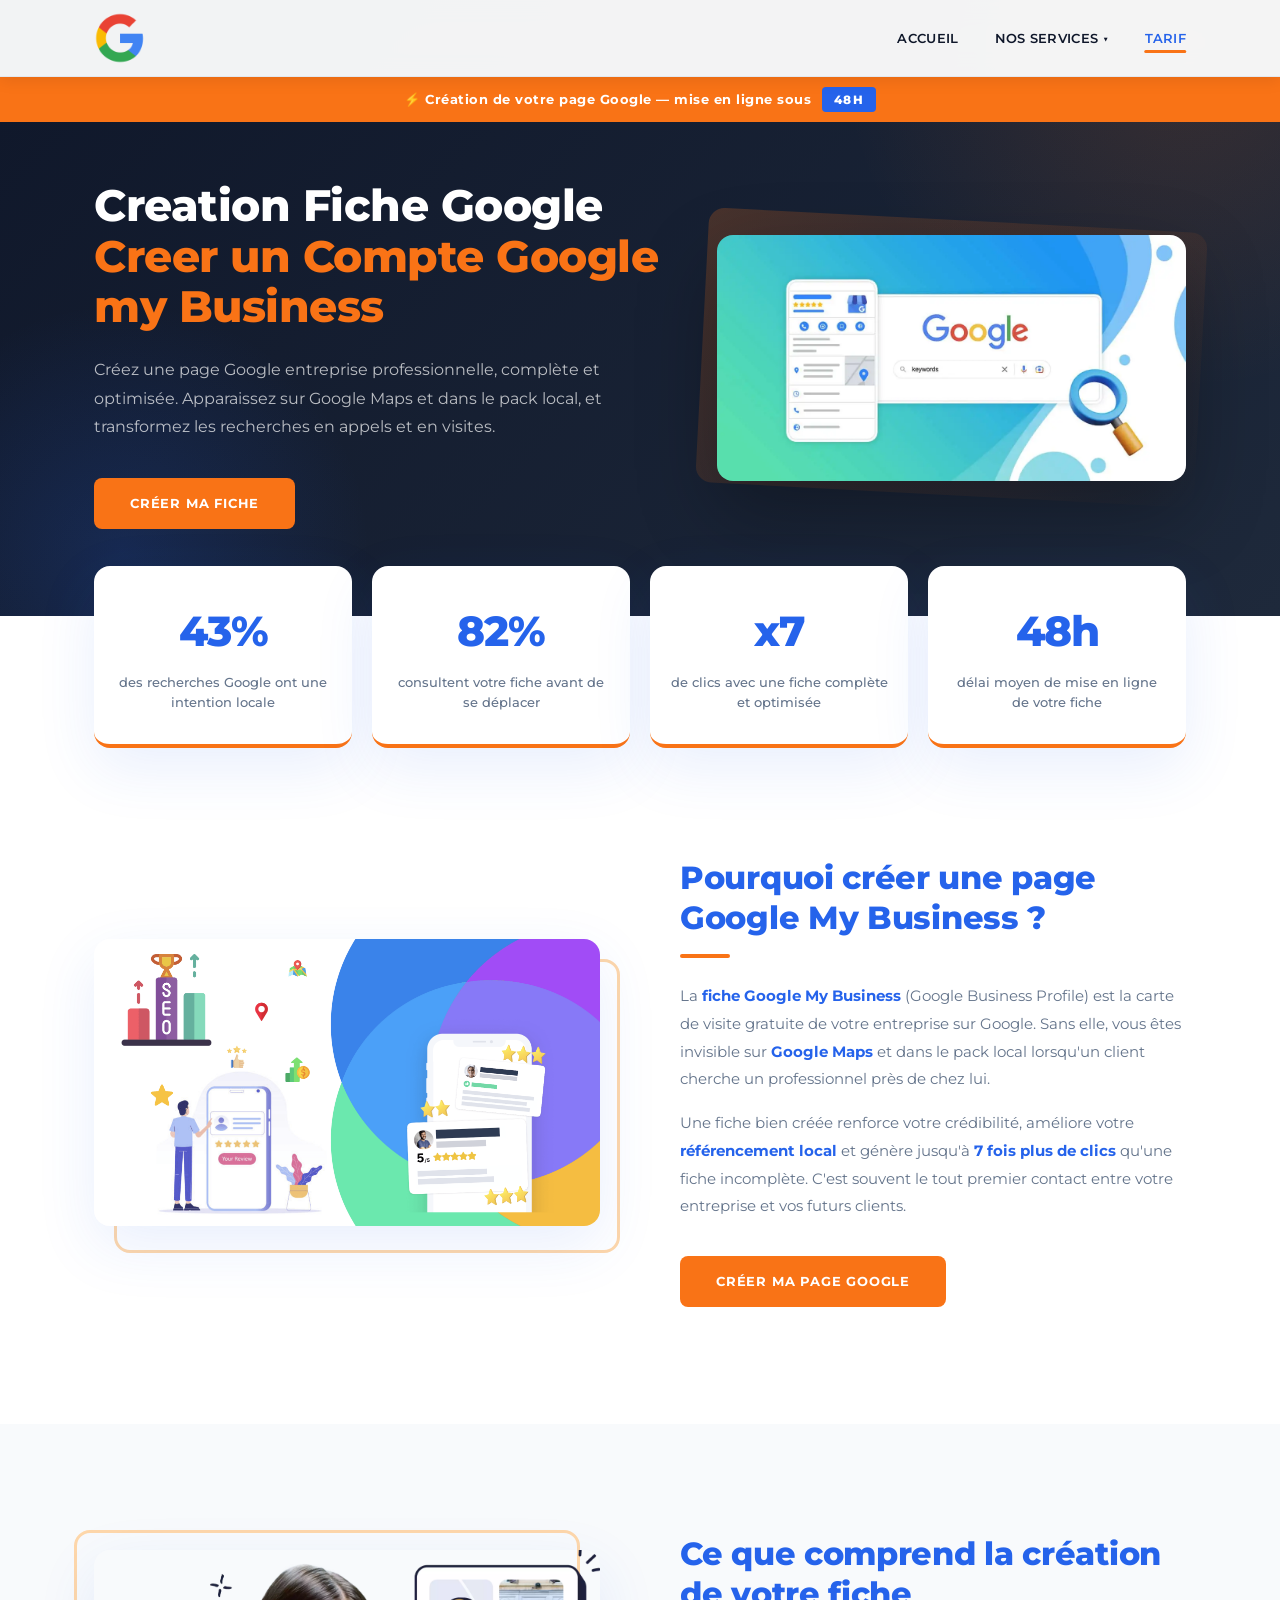
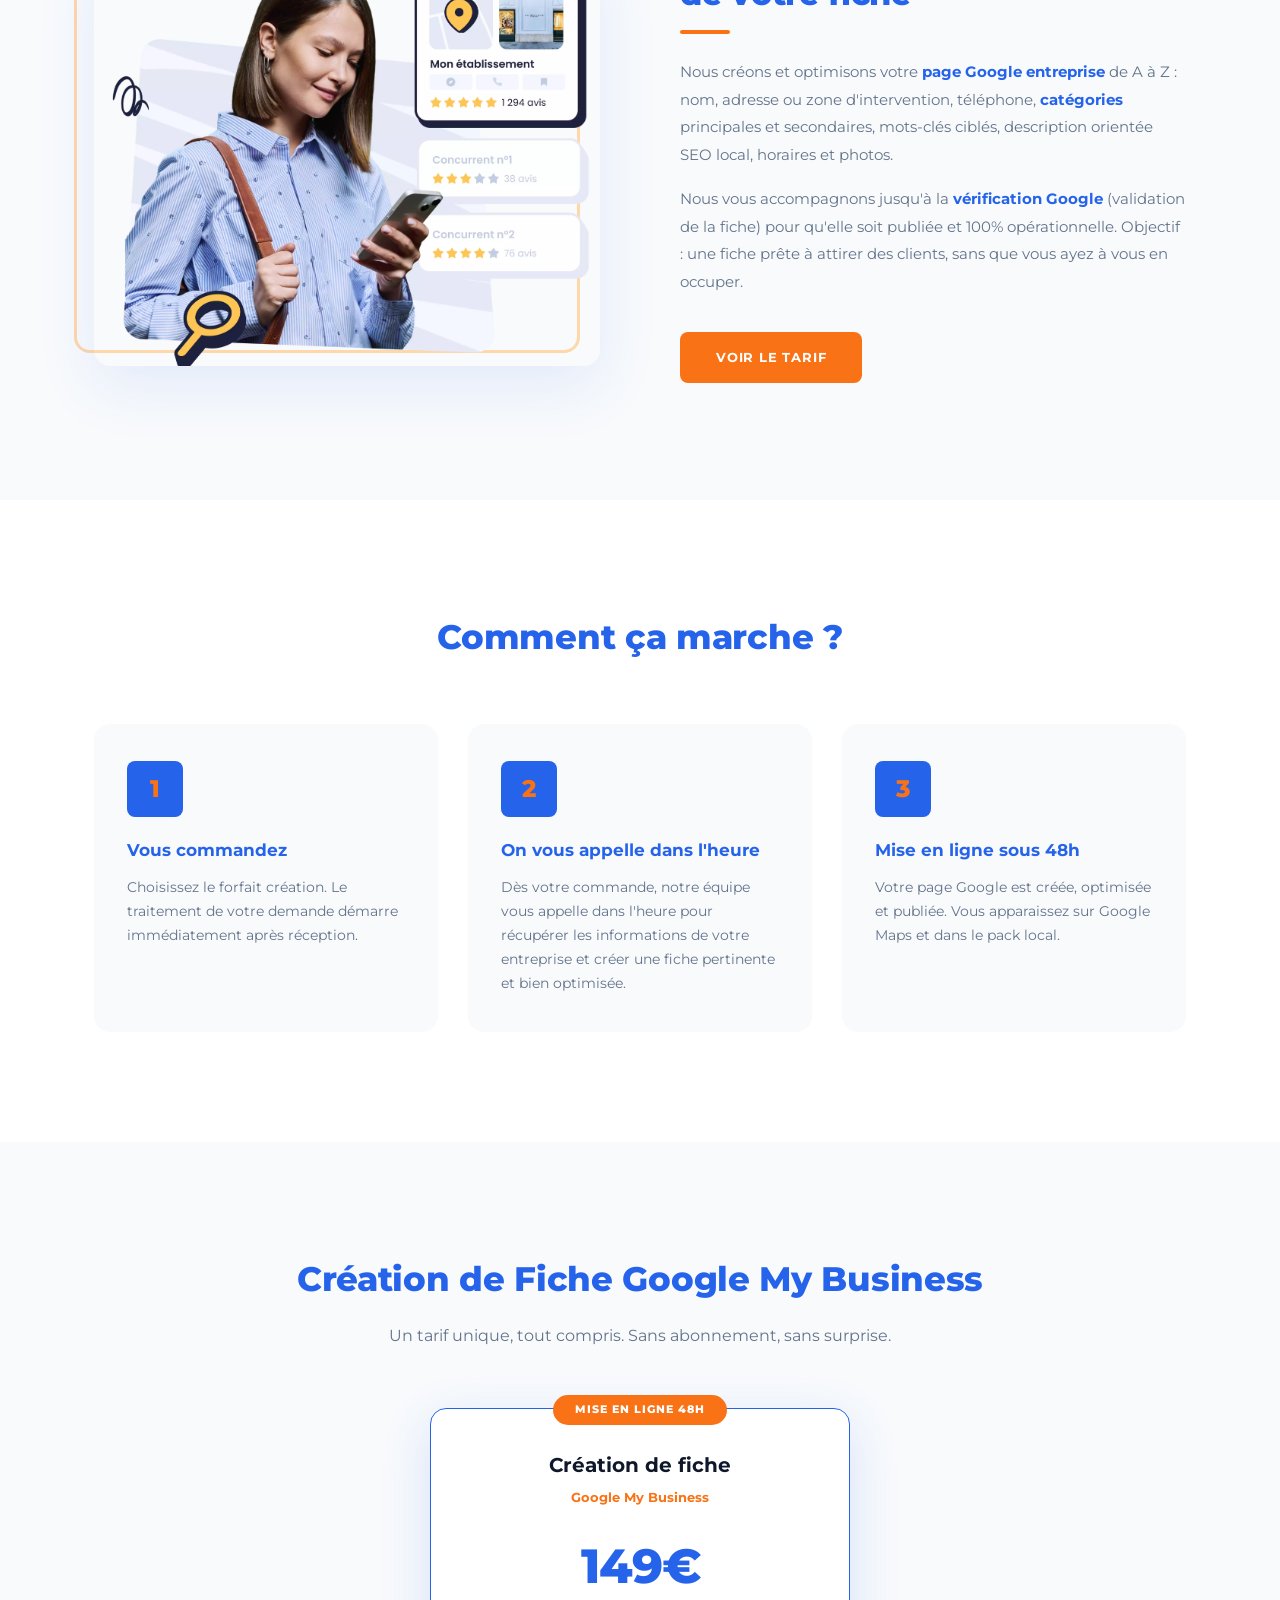
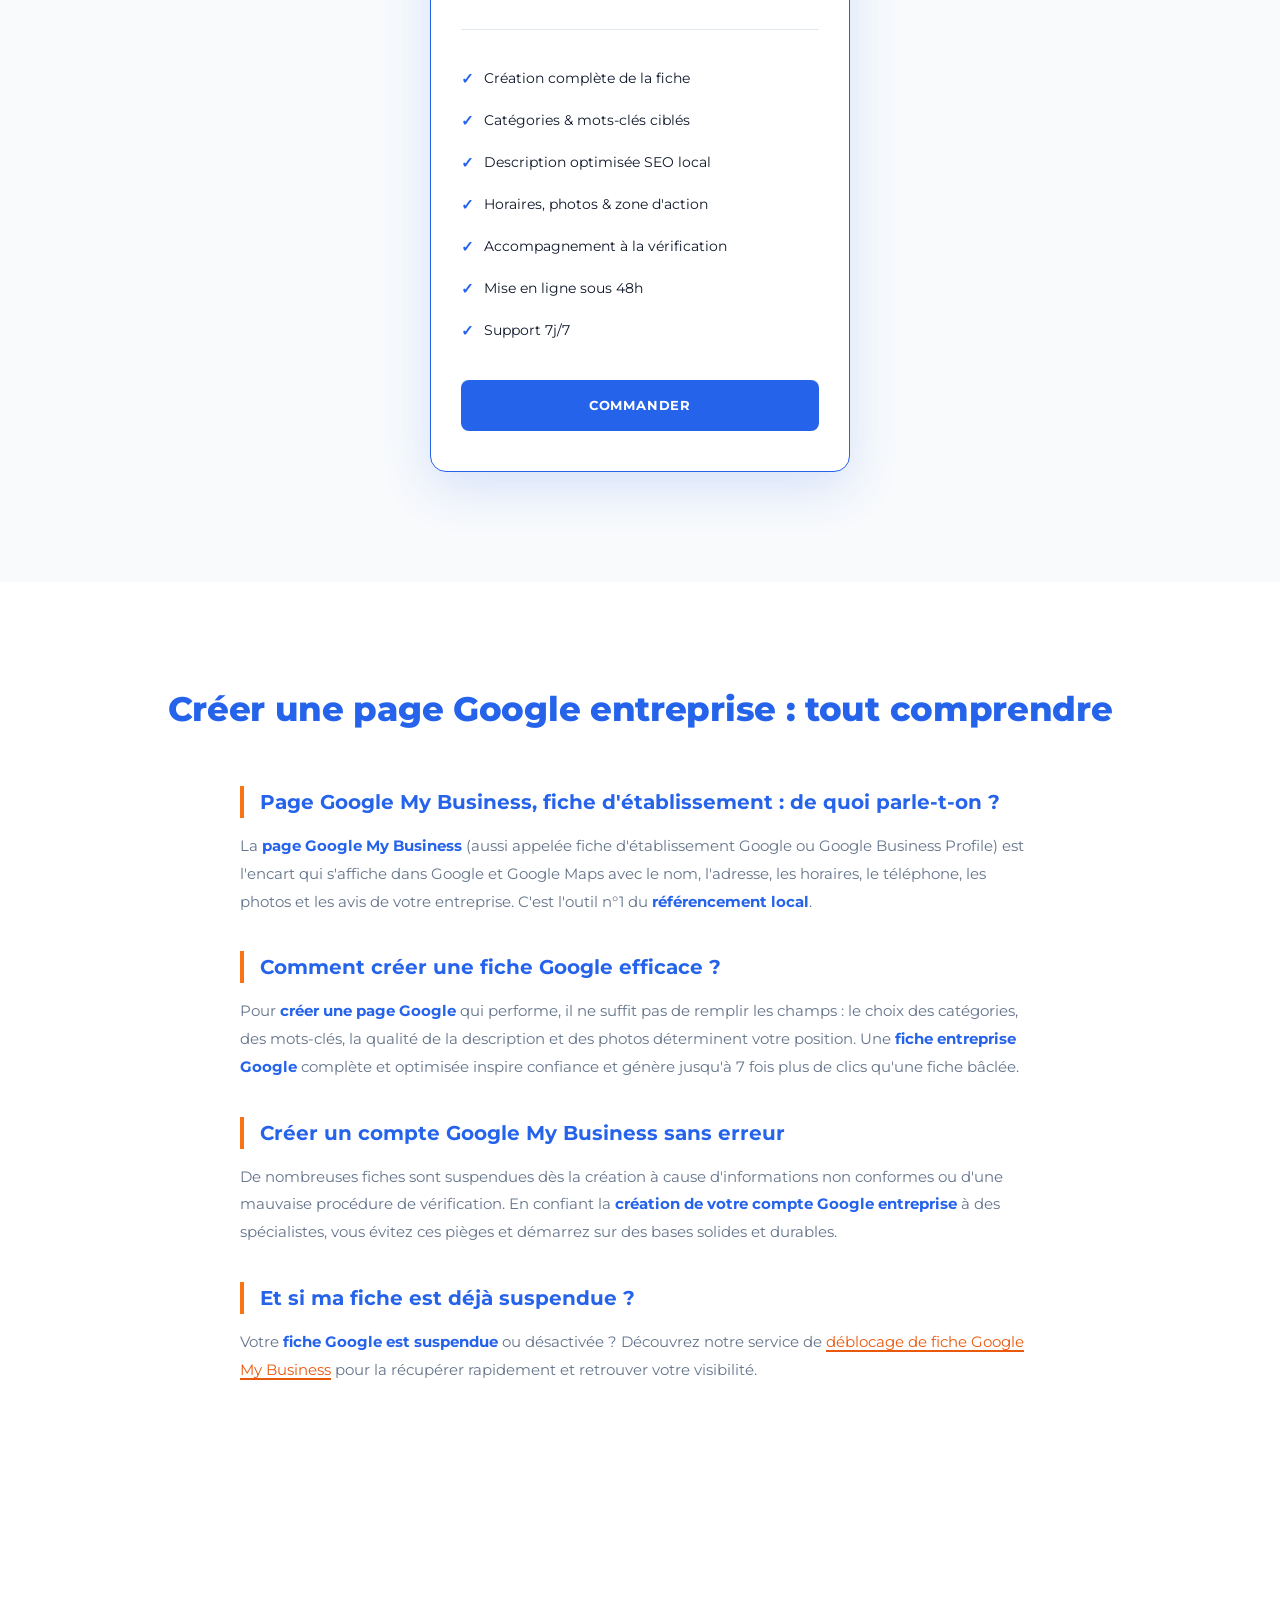
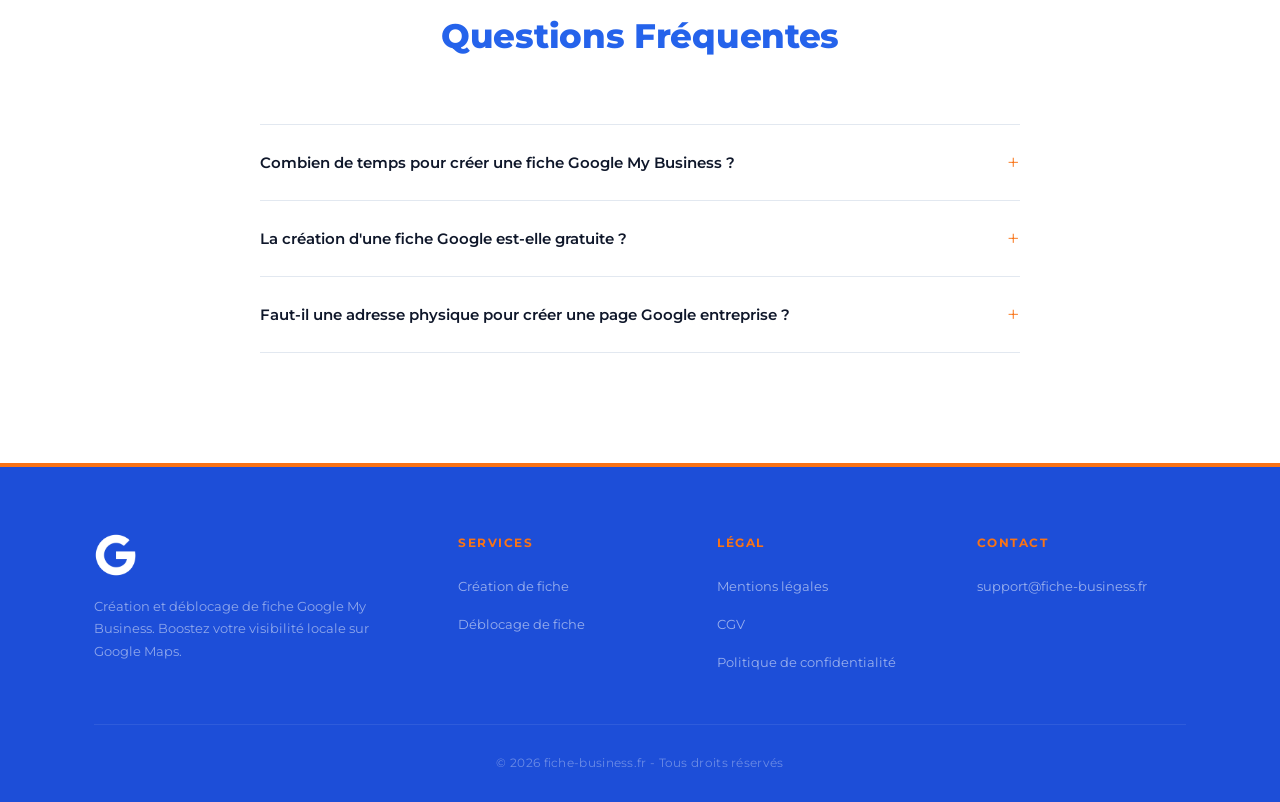
==== commit 278e860e: "Image hero, liens Stripe, fix responsive (cartes + menu burger), textes appel dans l'heure" ====
--- a/creation-fiche-google.html
+++ b/creation-fiche-google.html
@@ -159,7 +159,7 @@
                 <a href="#offre" class="btn btn-primary" title="créer une fiche Google My Business">Créer ma fiche</a>
             </div>
             <div class="hero-image">
-                <img src="fiche-google-my-business.webp" alt="Création d'une fiche Google My Business optimisée sur Google Maps" title="Créer une page Google My Business" width="900" height="600" class="hero-img" loading="eager">
+                <img src="keywords-google-my-business-1.webp" alt="Création de fiche Google et création d'un compte Google My Business" title="Creation Fiche Google" width="1200" height="628" class="hero-img" loading="eager">
             </div>
         </div>
     </section>
@@ -228,8 +228,8 @@
                     <div class="step-icon">
                         <span>2</span>
                     </div>
-                    <h3>Échange sur WhatsApp</h3>
-                    <p>Notre équipe récupère les informations de votre entreprise pour créer une fiche pertinente et bien optimisée.</p>
+                    <h3>On vous appelle dans l'heure</h3>
+                    <p>Dès votre commande, notre équipe vous appelle dans l'heure pour récupérer les informations de votre entreprise et créer une fiche pertinente et bien optimisée.</p>
                 </div>
                 <div class="step">
                     <div class="step-icon">
@@ -246,7 +246,7 @@
         <div class="container">
             <h2 class="section-title">Création de Fiche Google My Business</h2>
             <p class="section-subtitle">Un tarif unique, tout compris. Sans abonnement, sans surprise.</p>
-            <div class="pricing-cards" style="grid-template-columns: 1fr; max-width: 420px; margin: 0 auto;">
+            <div class="pricing-cards pricing-1">
                 <div class="pricing-card featured">
                     <div class="pricing-badge">Mise en ligne 48h</div>
                     <div class="pricing-header">
@@ -265,7 +265,7 @@
                         <li><span class="check">✓</span> Mise en ligne sous 48h</li>
                         <li><span class="check">✓</span> Support 7j/7</li>
                     </ul>
-                    <a href="mailto:support@fiche-business.fr?subject=Création%20de%20fiche%20Google%20My%20Business" class="btn btn-primary" title="commander la création de fiche Google">Commander</a>
+                    <a href="https://buy.stripe.com/5kQeVffIW8Ir0WU0UXaZi09" class="btn btn-primary" title="commander la création de fiche Google" target="_blank" rel="noopener noreferrer">Commander</a>
                 </div>
             </div>
         </div>
@@ -382,6 +382,14 @@
                         menuToggle.classList.remove('active');
                     });
                 });
+
+                document.addEventListener('click', function(e) {
+                    if (nav.classList.contains('active') && !nav.contains(e.target) && !menuToggle.contains(e.target)) {
+                        nav.classList.remove('active');
+                        menuToggle.classList.remove('active');
+                        document.querySelectorAll('.nav-item.dropdown').forEach(d => d.classList.remove('active'));
+                    }
+                });
             }
 
             const dropdowns = document.querySelectorAll('.nav-item.dropdown');
--- a/styles.css
+++ b/styles.css
@@ -26,6 +26,7 @@
 
 html {
     scroll-behavior: smooth;
+    overflow-x: hidden;
 }
 
 body {
@@ -783,6 +784,21 @@
     color: var(--white);
 }
 
+/* Layouts spécifiques : 2 services (accueil) ou 1 service (pages dédiées) */
+.pricing-cards.pricing-2 {
+    grid-template-columns: repeat(2, 1fr);
+    max-width: 760px;
+    margin-left: auto;
+    margin-right: auto;
+}
+
+.pricing-cards.pricing-1 {
+    grid-template-columns: 1fr;
+    max-width: 420px;
+    margin-left: auto;
+    margin-right: auto;
+}
+
 /* ===================== FAQ ===================== */
 
 .faq {
@@ -1060,13 +1076,14 @@
 
     .nav {
         position: fixed;
-        top: 56px;
+        top: 77px;
         left: 0;
         right: 0;
+        z-index: 1001;
         background: var(--white);
         padding: 20px;
         box-shadow: var(--shadow);
-        transform: translateY(-100%);
+        transform: translateY(-150%);
         opacity: 0;
         visibility: hidden;
         transition: var(--transition);
@@ -1083,6 +1100,10 @@
         flex-direction: column;
         gap: 16px;
         text-align: center;
+    }
+
+    .nav-link {
+        justify-content: center;
     }
 
     .nav-item.dropdown {
@@ -1097,8 +1118,8 @@
         border: none;
         background: var(--light);
         border-radius: var(--radius);
-        margin-top: 10px;
-        padding: 8px;
+        margin-top: 0;
+        padding: 0 8px;
         max-height: 0;
         overflow: hidden;
         opacity: 0;
@@ -1114,6 +1135,8 @@
         max-height: 200px;
         opacity: 1;
         visibility: visible;
+        margin-top: 10px;
+        padding: 8px;
     }
 
     .nav-item.dropdown:hover .dropdown-menu {
@@ -1228,7 +1251,9 @@
         padding: 60px 0;
     }
 
-    .pricing-cards {
+    .pricing-cards,
+    .pricing-cards.pricing-2,
+    .pricing-cards.pricing-1 {
         grid-template-columns: 1fr;
         max-width: 400px;
         margin: 0 auto;
